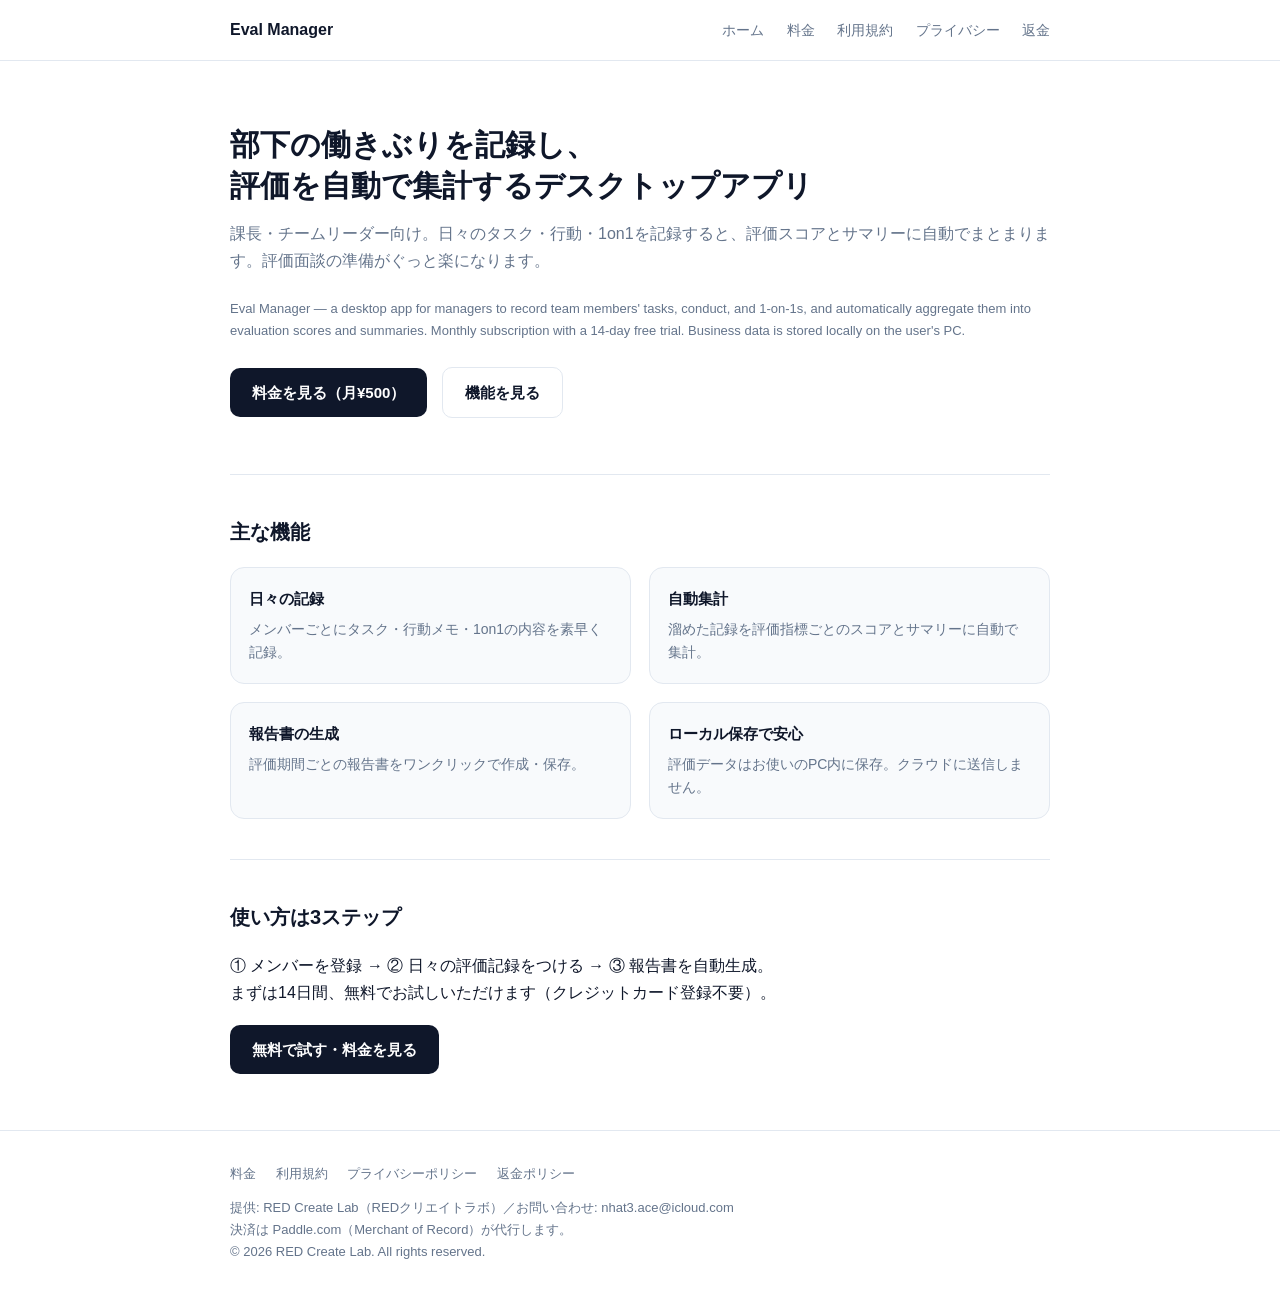
==== index.html @ 5935fde5 "Add files via upload" ====
<!DOCTYPE html>
<html lang="ja">
<head>
<meta charset="UTF-8" />
<meta name="viewport" content="width=device-width, initial-scale=1" />
<title>Eval Manager（部下評価管理）｜ RED Create Lab</title>
<meta name="description" content="管理職向けに、部下の業務・タスク・態度を日々記録し、評価スコアとサマリーに自動集計するデスクトップアプリ。月額¥500・14日間無料トライアル。データはお使いのPCにローカル保存。" />
<link rel="stylesheet" href="styles.css" />
</head>
<body>
<header class="site">
  <div class="wrap">
    <span class="brand">Eval Manager</span>
    <nav>
      <a href="index.html">ホーム</a>
      <a href="pricing.html">料金</a>
      <a href="terms.html">利用規約</a>
      <a href="privacy.html">プライバシー</a>
      <a href="refund.html">返金</a>
    </nav>
  </div>
</header>

<main class="wrap">
  <section class="hero" style="border-top:none">
    <h1>部下の働きぶりを記録し、<br />評価を自動で集計するデスクトップアプリ</h1>
    <p class="sub">課長・チームリーダー向け。日々のタスク・行動・1on1を記録すると、評価スコアとサマリーに自動でまとまります。評価面談の準備がぐっと楽になります。</p>
    <p class="en">Eval Manager — a desktop app for managers to record team members' tasks, conduct, and 1-on-1s, and automatically aggregate them into evaluation scores and summaries. Monthly subscription with a 14-day free trial. Business data is stored locally on the user's PC.</p>
    <p style="margin-top:24px">
      <a class="btn" href="pricing.html">料金を見る（月¥500）</a>
      <a class="btn secondary" href="#features">機能を見る</a>
    </p>
  </section>

  <section id="features">
    <h2>主な機能</h2>
    <div class="features">
      <div class="card"><h3>日々の記録</h3><p>メンバーごとにタスク・行動メモ・1on1の内容を素早く記録。</p></div>
      <div class="card"><h3>自動集計</h3><p>溜めた記録を評価指標ごとのスコアとサマリーに自動で集計。</p></div>
      <div class="card"><h3>報告書の生成</h3><p>評価期間ごとの報告書をワンクリックで作成・保存。</p></div>
      <div class="card"><h3>ローカル保存で安心</h3><p>評価データはお使いのPC内に保存。クラウドに送信しません。</p></div>
    </div>
  </section>

  <section id="how">
    <h2>使い方は3ステップ</h2>
    <p>① メンバーを登録 → ② 日々の評価記録をつける → ③ 報告書を自動生成。<br />
    まずは14日間、無料でお試しいただけます（クレジットカード登録不要）。</p>
    <p style="margin-top:18px"><a class="btn" href="pricing.html">無料で試す・料金を見る</a></p>
  </section>
</main>

<footer class="site">
  <div class="wrap">
    <div class="links">
      <a href="pricing.html">料金</a>
      <a href="terms.html">利用規約</a>
      <a href="privacy.html">プライバシーポリシー</a>
      <a href="refund.html">返金ポリシー</a>
    </div>
    <p style="margin-top:12px">
      提供: RED Create Lab（REDクリエイトラボ）／お問い合わせ: <a href="mailto:nhat3.ace@icloud.com">nhat3.ace@icloud.com</a><br />
      決済は Paddle.com（Merchant of Record）が代行します。<br />
      &copy; <span id="y"></span> RED Create Lab. All rights reserved.
    </p>
  </div>
</footer>
<script>document.getElementById('y').textContent = new Date().getFullYear();</script>
</body>
</html>
---- styles.css ----
:root {
  --fg: #0f172a;
  --muted: #64748b;
  --line: #e2e8f0;
  --accent: #2563eb;
  --bg: #ffffff;
  --soft: #f8fafc;
}
* { box-sizing: border-box; }
html { -webkit-text-size-adjust: 100%; }
body {
  margin: 0;
  font-family: -apple-system, BlinkMacSystemFont, "Segoe UI", "Helvetica Neue", Arial,
    "Hiragino Sans", "Noto Sans JP", Meiryo, sans-serif;
  color: var(--fg);
  background: var(--bg);
  line-height: 1.7;
}
a { color: var(--accent); text-decoration: none; }
a:hover { text-decoration: underline; }
.wrap { max-width: 860px; margin: 0 auto; padding: 0 20px; }
header.site {
  border-bottom: 1px solid var(--line);
  position: sticky; top: 0; background: rgba(255,255,255,0.9); backdrop-filter: blur(6px);
}
header.site .wrap { display: flex; align-items: center; justify-content: space-between; height: 60px; }
.brand { font-weight: 700; font-size: 16px; color: var(--fg); }
nav a { margin-left: 18px; font-size: 14px; color: var(--muted); }
.hero { padding: 64px 0 40px; }
.hero h1 { font-size: 30px; line-height: 1.35; margin: 0 0 14px; }
.hero p.sub { font-size: 16px; color: var(--muted); margin: 0 0 24px; }
.hero .en { font-size: 13px; color: var(--muted); margin-top: 6px; }
.btn {
  display: inline-block; background: var(--fg); color: #fff; padding: 12px 22px;
  border-radius: 10px; font-size: 15px; font-weight: 600;
}
.btn:hover { text-decoration: none; opacity: 0.9; }
.btn.secondary { background: #fff; color: var(--fg); border: 1px solid var(--line); margin-left: 10px; }
section { padding: 40px 0; border-top: 1px solid var(--line); }
section h2 { font-size: 20px; margin: 0 0 18px; }
.features { display: grid; grid-template-columns: 1fr 1fr; gap: 18px; }
.card { border: 1px solid var(--line); border-radius: 14px; padding: 18px; background: var(--soft); }
.card h3 { margin: 0 0 6px; font-size: 15px; }
.card p { margin: 0; font-size: 14px; color: var(--muted); }
.price { border: 1px solid var(--line); border-radius: 16px; padding: 28px; text-align: center; background: var(--soft); max-width: 420px; }
.price .amt { font-size: 36px; font-weight: 700; }
.price .amt span { font-size: 16px; color: var(--muted); font-weight: 400; }
.price ul { text-align: left; margin: 18px 0; padding-left: 20px; color: var(--muted); font-size: 14px; }
.legal h1 { font-size: 24px; }
.legal h2 { font-size: 17px; margin-top: 28px; }
.legal p, .legal li { font-size: 14.5px; color: #334155; }
.legal .updated { color: var(--muted); font-size: 13px; }
footer.site { border-top: 1px solid var(--line); padding: 32px 0; color: var(--muted); font-size: 13px; }
footer.site a { color: var(--muted); }
footer.site .links a { margin-right: 16px; }
@media (max-width: 640px) {
  .features { grid-template-columns: 1fr; }
  .hero h1 { font-size: 24px; }
}
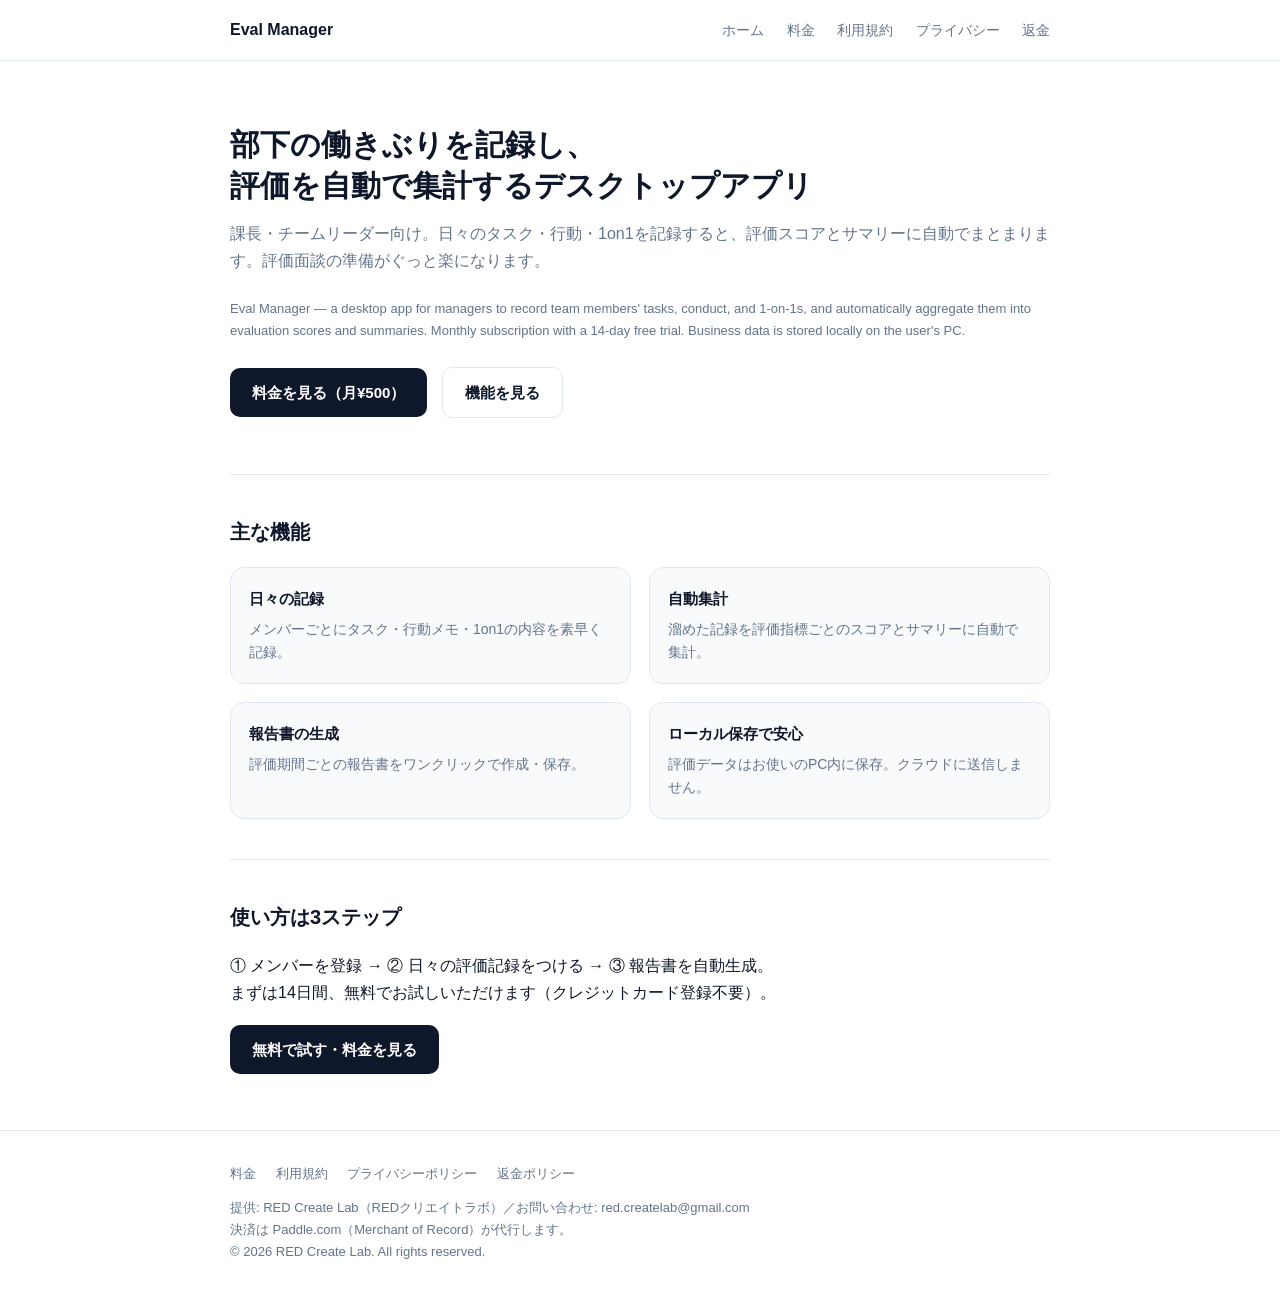
==== commit 2b6421d4: "Add files via upload" ====
--- a/index.html
+++ b/index.html
@@ -59,7 +59,7 @@
       <a href="refund.html">返金ポリシー</a>
     </div>
     <p style="margin-top:12px">
-      提供: RED Create Lab（REDクリエイトラボ）／お問い合わせ: <a href="mailto:nhat3.ace@icloud.com">nhat3.ace@icloud.com</a><br />
+      提供: RED Create Lab（REDクリエイトラボ）／お問い合わせ: <a href="mailto:red.createlab@gmail.com">red.createlab@gmail.com</a><br />
       決済は Paddle.com（Merchant of Record）が代行します。<br />
       &copy; <span id="y"></span> RED Create Lab. All rights reserved.
     </p>
